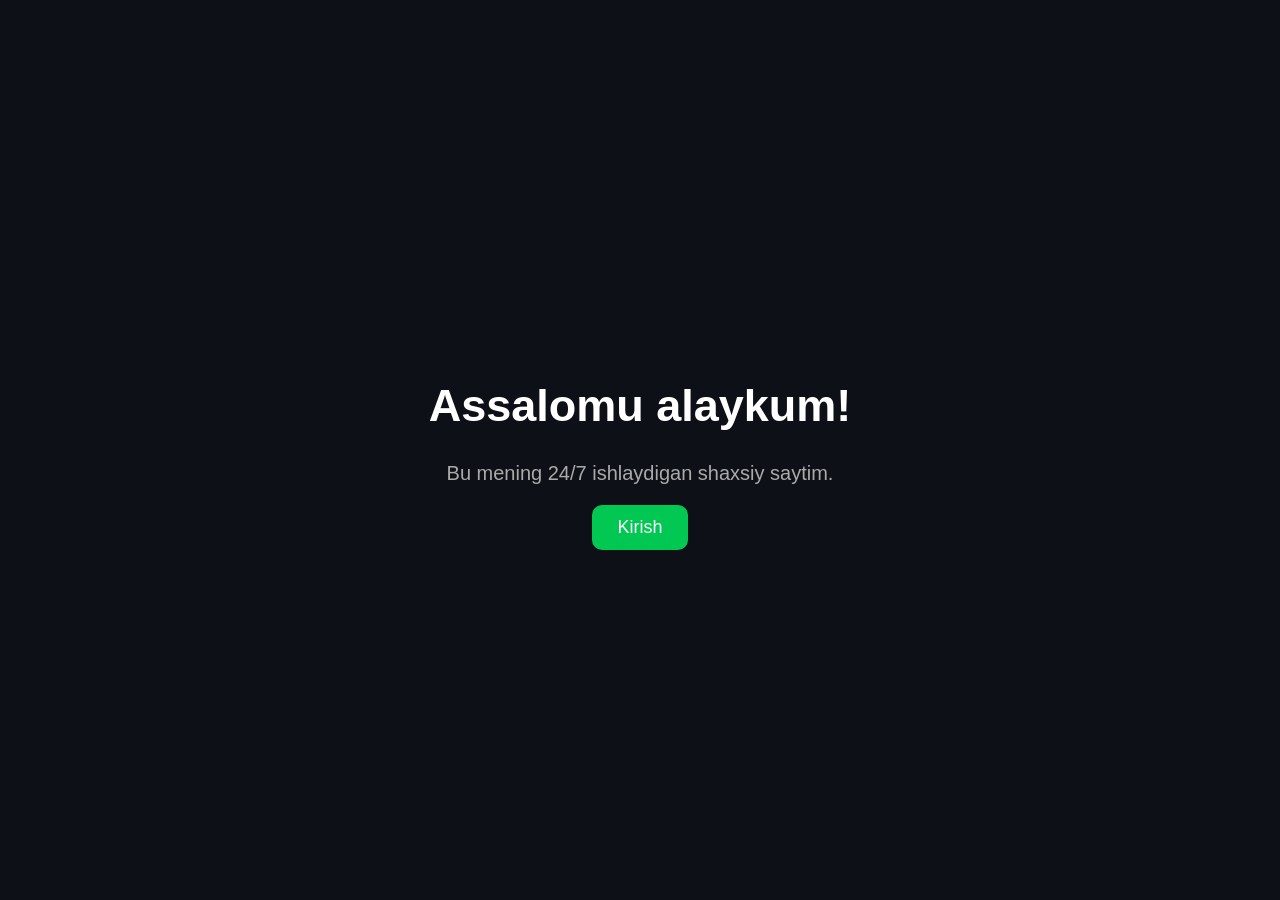
==== index.html @ db5eafd7 "Create index.html" ====
<!DOCTYPE html>
<html lang="uz">
<head>
<meta charset="UTF-8">
<meta name="viewport" content="width=device-width, initial-scale=1.0">
<title>Mening Shaxsiy Saytim</title>
<style>
body{
margin:0;
background:#0d1117;
color:white;
font-family:Arial,sans-serif;
display:flex;
justify-content:center;
align-items:center;
height:100vh;
text-align:center;
}
h1{
font-size:45px;
}
p{
font-size:20px;
color:#aaa;
}
button{
padding:12px 25px;
border:none;
border-radius:10px;
background:#00c853;
color:white;
font-size:18px;
cursor:pointer;
}
button:hover{
background:#00e676;
}
</style>
</head>
<body>

<div>
<h1>Assalomu alaykum!</h1>
<p>Bu mening 24/7 ishlaydigan shaxsiy saytim.</p>
<button onclick="alert('Xush kelibsiz!')">Kirish</button>
</div>

</body>
</html>
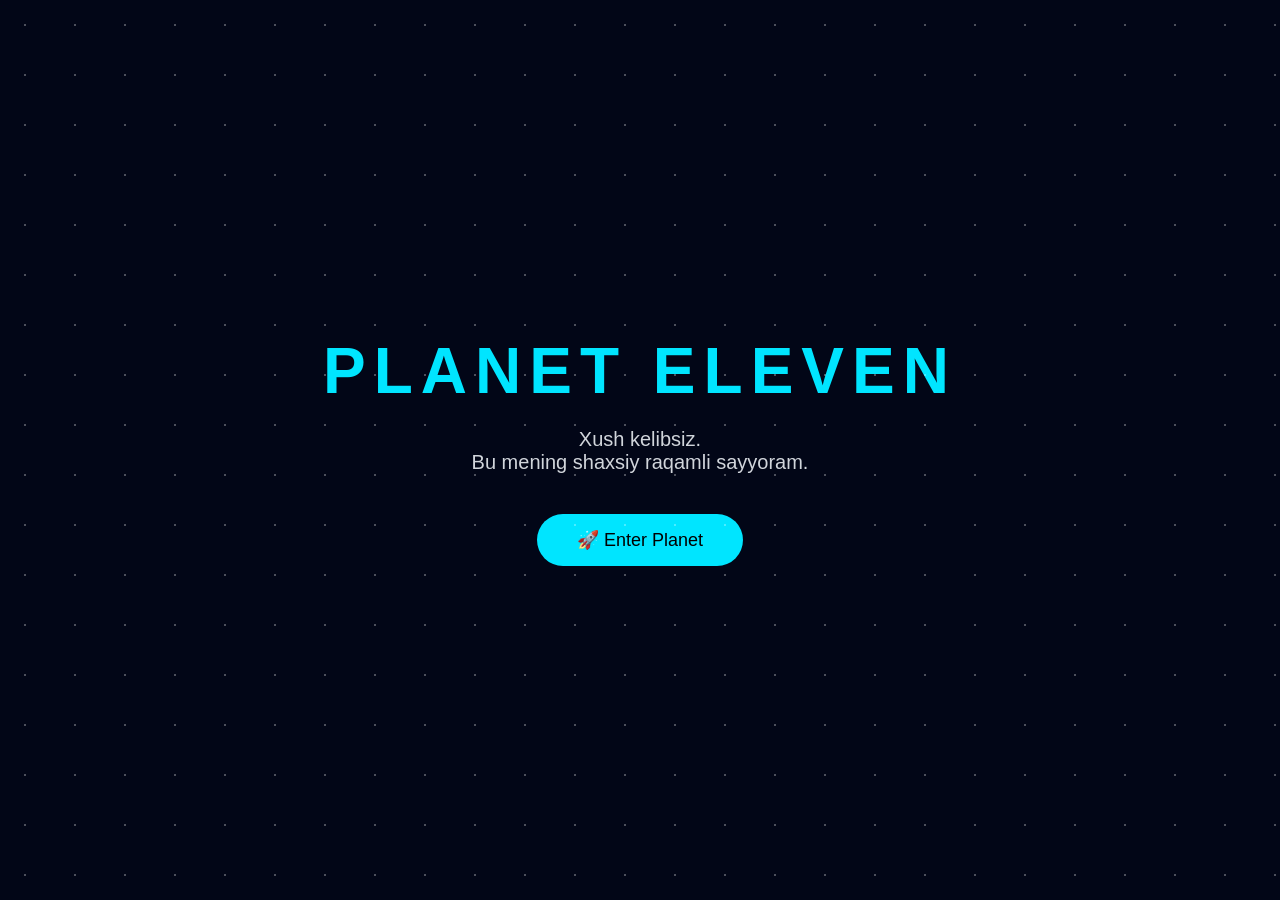
==== commit f0789db4: "Update index.html" ====
--- a/index.html
+++ b/index.html
@@ -3,47 +3,32 @@
 <head>
 <meta charset="UTF-8">
 <meta name="viewport" content="width=device-width, initial-scale=1.0">
-<title>Mening Shaxsiy Saytim</title>
-<style>
-body{
-margin:0;
-background:#0d1117;
-color:white;
-font-family:Arial,sans-serif;
-display:flex;
-justify-content:center;
-align-items:center;
-height:100vh;
-text-align:center;
-}
-h1{
-font-size:45px;
-}
-p{
-font-size:20px;
-color:#aaa;
-}
-button{
-padding:12px 25px;
-border:none;
-border-radius:10px;
-background:#00c853;
-color:white;
-font-size:18px;
-cursor:pointer;
-}
-button:hover{
-background:#00e676;
-}
-</style>
+<title>Planet ELEVEN</title>
+
+<link rel="stylesheet" href="style.css">
+
 </head>
+
 <body>
 
-<div>
-<h1>Assalomu alaykum!</h1>
-<p>Bu mening 24/7 ishlaydigan shaxsiy saytim.</p>
-<button onclick="alert('Xush kelibsiz!')">Kirish</button>
+<div class="stars"></div>
+
+<div class="container">
+
+<h1>PLANET ELEVEN</h1>
+
+<p>
+Xush kelibsiz.<br>
+Bu mening shaxsiy raqamli sayyoram.
+</p>
+
+<button onclick="enterPlanet()">
+🚀 Enter Planet
+</button>
+
 </div>
+
+<script src="script.js"></script>
 
 </body>
 </html>
--- a/style.css
+++ b/style.css
@@ -0,0 +1,59 @@
+*{
+    margin:0;
+    padding:0;
+    box-sizing:border-box;
+}
+
+body{
+    background:#020617;
+    color:white;
+    font-family:Arial, sans-serif;
+    overflow:hidden;
+}
+
+.stars{
+    position:fixed;
+    width:100%;
+    height:100%;
+    background:radial-gradient(white 1px, transparent 1px);
+    background-size:50px 50px;
+    opacity:.3;
+    animation:move 60s linear infinite;
+}
+
+@keyframes move{
+    from{transform:translateY(0);}
+    to{transform:translateY(100px);}
+}
+
+.container{
+    height:100vh;
+    display:flex;
+    flex-direction:column;
+    justify-content:center;
+    align-items:center;
+    text-align:center;
+}
+
+h1{
+    font-size:64px;
+    color:#00e5ff;
+    letter-spacing:8px;
+}
+
+p{
+    margin-top:20px;
+    font-size:20px;
+    color:#d1d5db;
+}
+
+button{
+    margin-top:40px;
+    padding:15px 40px;
+    border:none;
+    border-radius:30px;
+    background:#00e5ff;
+    color:#000;
+    font-size:18px;
+    cursor:pointer;
+}
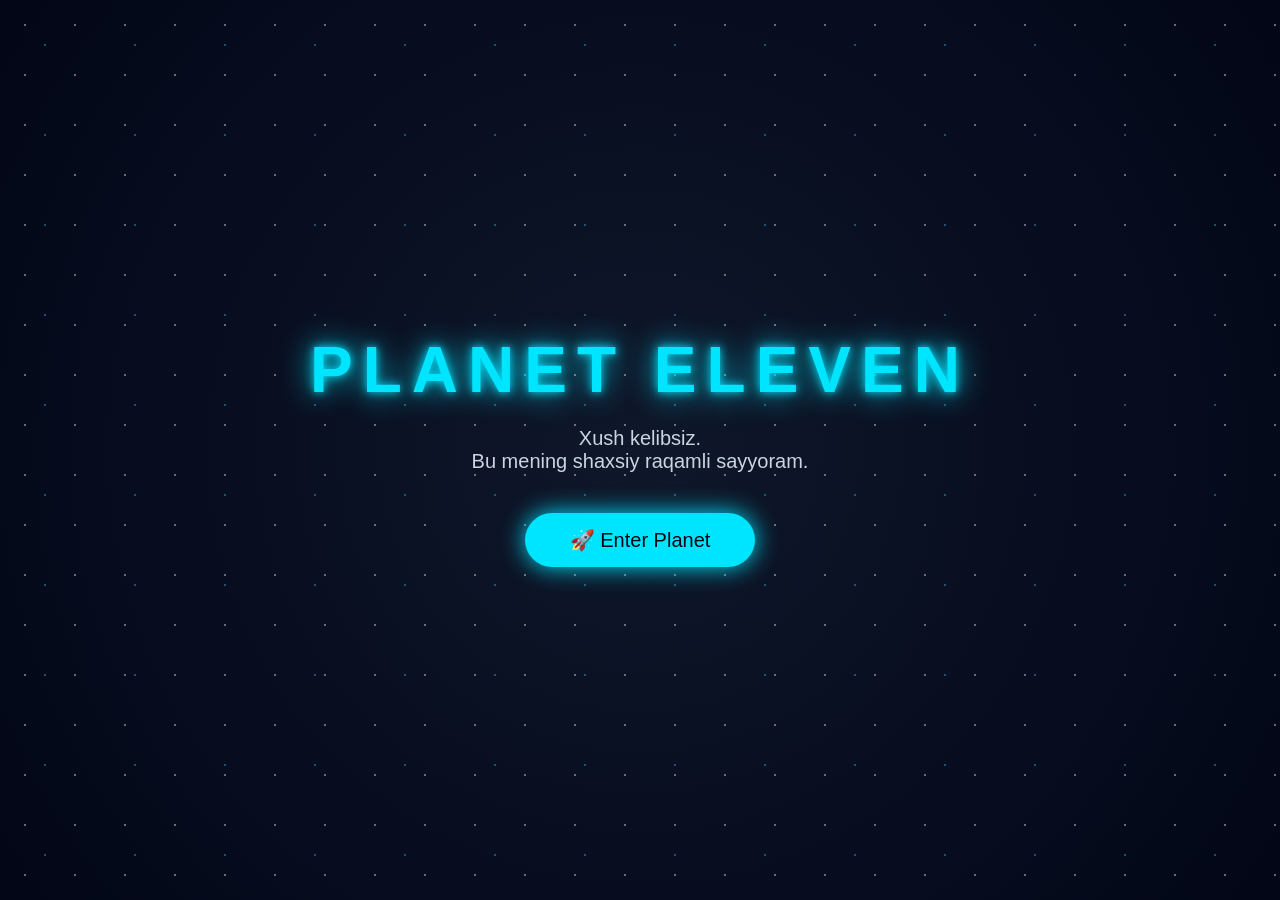
==== commit b57f0122: "Update index.html" ====
--- a/index.html
+++ b/index.html
@@ -22,9 +22,11 @@
 Bu mening shaxsiy raqamli sayyoram.
 </p>
 
-<button onclick="enterPlanet()">
+<a href="planet.html">
+<button>
 🚀 Enter Planet
 </button>
+</a>
 
 </div>
 
--- a/style.css
+++ b/style.css
@@ -5,25 +5,31 @@
 }
 
 body{
-    background:#020617;
+    background:radial-gradient(circle at center,#0f172a,#020617);
     color:white;
-    font-family:Arial, sans-serif;
+    font-family:Arial,sans-serif;
     overflow:hidden;
 }
 
 .stars{
     position:fixed;
-    width:100%;
-    height:100%;
-    background:radial-gradient(white 1px, transparent 1px);
-    background-size:50px 50px;
-    opacity:.3;
-    animation:move 60s linear infinite;
+    width:200%;
+    height:200%;
+    background-image:
+    radial-gradient(white 1px,transparent 1px),
+    radial-gradient(#38bdf8 1px,transparent 1px);
+    background-size:50px 50px,90px 90px;
+    opacity:.4;
+    animation:move 80s linear infinite;
 }
 
 @keyframes move{
-    from{transform:translateY(0);}
-    to{transform:translateY(100px);}
+    from{
+        transform:translateY(0);
+    }
+    to{
+        transform:translateY(200px);
+    }
 }
 
 .container{
@@ -33,27 +39,48 @@
     justify-content:center;
     align-items:center;
     text-align:center;
+    position:relative;
+    z-index:2;
 }
 
 h1{
     font-size:64px;
+    letter-spacing:10px;
     color:#00e5ff;
-    letter-spacing:8px;
+    text-shadow:
+    0 0 10px #00e5ff,
+    0 0 30px #00e5ff;
+    animation:pulse 3s infinite;
+}
+
+@keyframes pulse{
+    50%{
+        text-shadow:
+        0 0 20px #00e5ff,
+        0 0 60px #00e5ff;
+    }
 }
 
 p{
     margin-top:20px;
     font-size:20px;
-    color:#d1d5db;
+    color:#cbd5e1;
 }
 
 button{
     margin-top:40px;
-    padding:15px 40px;
+    padding:15px 45px;
     border:none;
-    border-radius:30px;
+    border-radius:50px;
     background:#00e5ff;
-    color:#000;
-    font-size:18px;
+    color:#020617;
+    font-size:20px;
     cursor:pointer;
+    box-shadow:0 0 25px #00e5ff;
+    transition:.3s;
 }
+
+button:hover{
+    transform:scale(1.1);
+    box-shadow:0 0 50px #00e5ff;
+}
